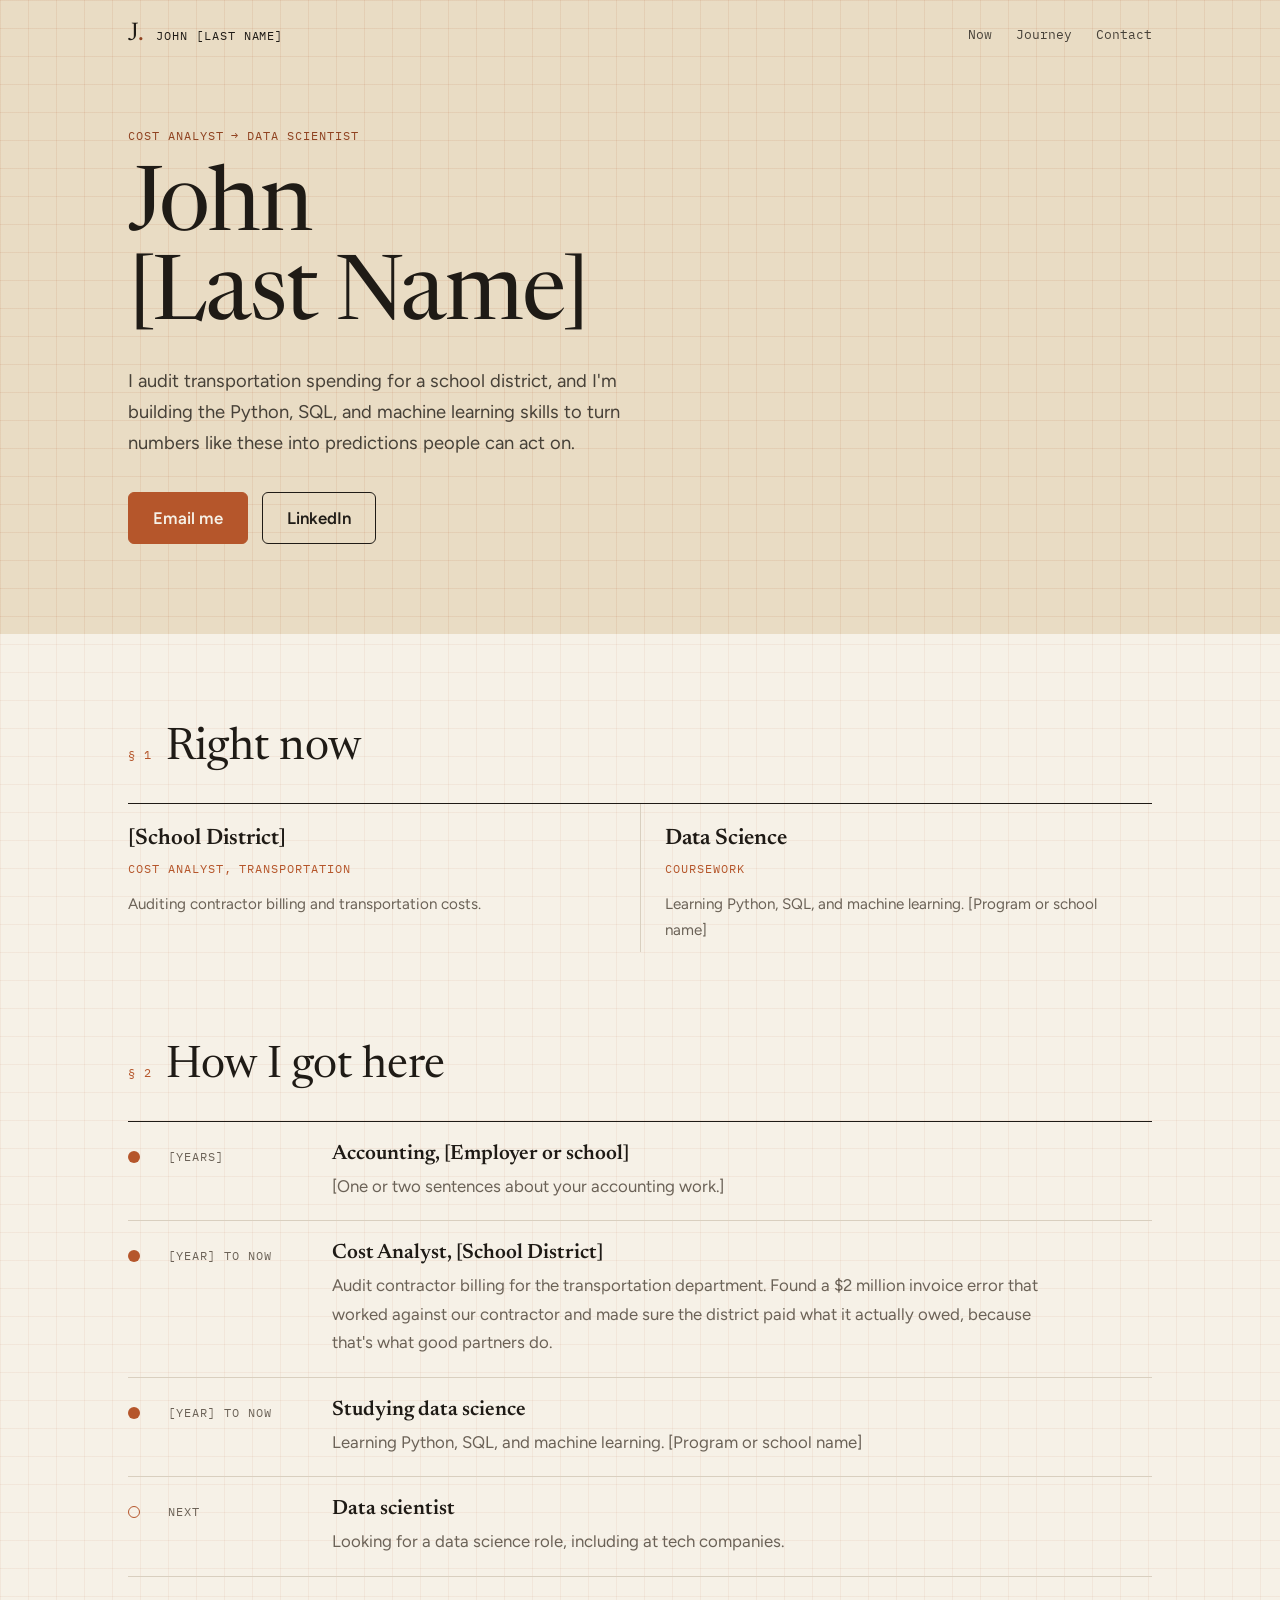
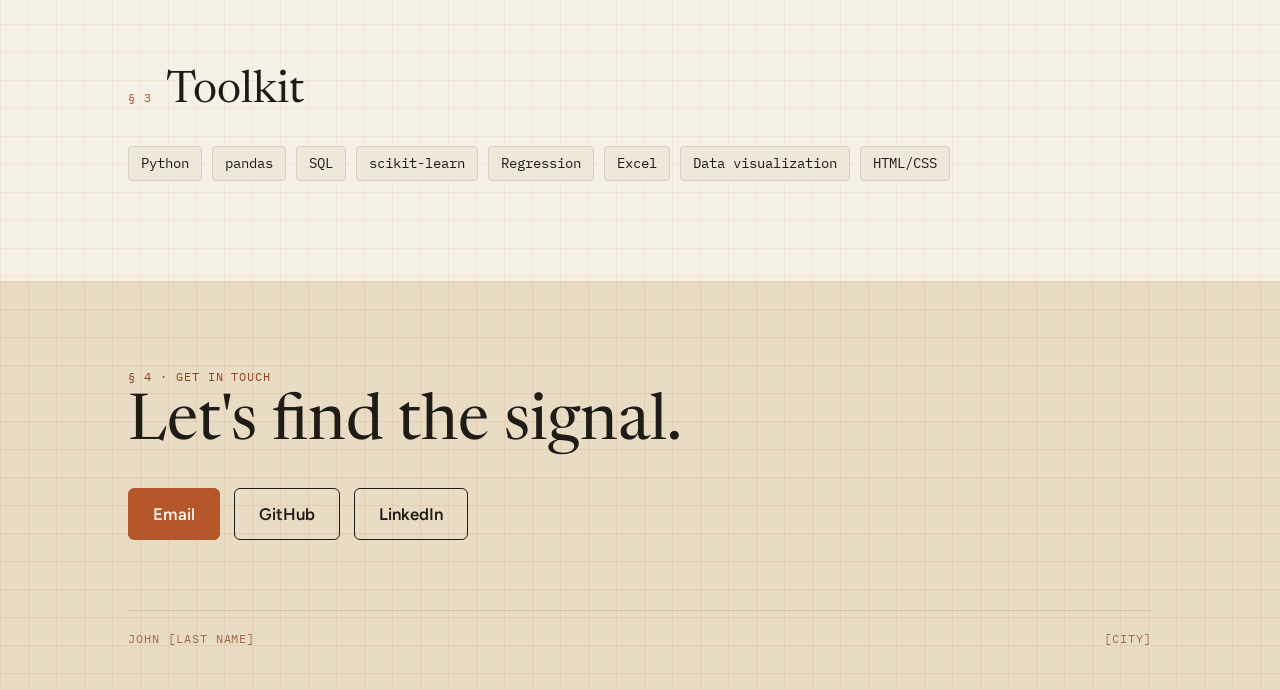
==== index.html @ ac39704d "first version of portfolio" ====
<!DOCTYPE html>
<html lang="en">
<head>
<meta charset="UTF-8">
<meta name="viewport" content="width=device-width, initial-scale=1.0">
<title>John [Last Name] | Data Portfolio</title>
<meta name="description" content="John [Last Name]. Cost analyst moving into data science: Python, SQL, and machine learning.">
<!-- Link preview: what shows when you paste your site link into LinkedIn or a text message -->
<meta property="og:title" content="John [Last Name] | Data Portfolio">
<meta property="og:description" content="Cost analyst moving into data science: Python, SQL, and machine learning.">
<meta property="og:type" content="website">
<meta property="og:url" content="https://arod-lab.github.io/">
<!-- Tab icon: a small "J." drawn right here, so no extra image file is needed -->
<link rel="icon" href="data:image/svg+xml,%3Csvg xmlns='http://www.w3.org/2000/svg' viewBox='0 0 64 64'%3E%3Crect width='64' height='64' rx='12' fill='%23e9dcc4'/%3E%3Ctext x='30' y='46' font-family='Georgia,serif' font-size='42' text-anchor='middle' fill='%231f1b16'%3EJ%3C/text%3E%3Ccircle cx='47' cy='43' r='4' fill='%23b5562b'/%3E%3C/svg%3E">
<link rel="preconnect" href="https://fonts.googleapis.com">
<link rel="preconnect" href="https://fonts.gstatic.com" crossorigin>
<link href="https://fonts.googleapis.com/css2?family=Newsreader:opsz,wght@6..72,400;6..72,600&family=Figtree:wght@400;500;600&family=IBM+Plex+Mono:wght@400;500&display=swap" rel="stylesheet">
<style>
  /* ===== Colors and fonts: change these to restyle the whole page ===== */
  :root {
    /* ===== Top and bottom bands: light warm sand ===== */
    --band: #e9dcc4;            /* band background */
    --band-text: #1f1b16;       /* text on the band */
    --band-accent: #8f4220;     /* small labels and photo frame on the band (darker rust so small text is easy to read) */
    --band-grid: rgba(181, 86, 43, 0.10); /* graph paper lines on the band */
    --band-btn: #b5562b;        /* main button on the band */
    --band-btn-text: #f6f1e7;   /* main button text */
    --band-photo: #d8c7a8;      /* photo placeholder */
    --band-rule: rgba(31, 27, 22, 0.15); /* thin line above the footer */
    --bg: #f6f1e7;        /* warm paper */
    --tint: #efe7d8;      /* shaded paper */
    --ink: #1f1b16;       /* text */
    --muted: #6b6257;     /* lighter text */
    --rule: #d9cfbf;      /* thin lines */
    --accent: #b5562b;    /* rust */
    --grid: rgba(181, 86, 43, 0.07);       /* graph paper lines on paper */
    --grid-size: 28px;                      /* size of each graph paper square */
    --serif: "Newsreader", Georgia, serif;
    --sans: "Figtree", system-ui, sans-serif;
    --mono: "IBM Plex Mono", ui-monospace, monospace;
  }
  * { box-sizing: border-box; margin: 0; padding: 0; }
  /* Smooth scrolling, but only for people who have not asked their device to reduce motion */
  @media (prefers-reduced-motion: no-preference) { html { scroll-behavior: smooth; } }
  /* Graph paper: two sets of thin lines (across and down) drawn with gradients */
  body {
    background-color: var(--bg);
    background-image:
      linear-gradient(var(--grid) 1px, transparent 1px),
      linear-gradient(90deg, var(--grid) 1px, transparent 1px);
    background-size: var(--grid-size) var(--grid-size);
    color: var(--ink); font-family: var(--sans); font-size: 1.05rem; line-height: 1.7;
  }
  a { color: inherit; }
  img { max-width: 100%; display: block; }
  .wrap { max-width: 1080px; margin: 0 auto; padding: 0 28px; }
  .skip { position: absolute; left: -999px; }
  .skip:focus { left: 16px; top: 16px; background: var(--bg); padding: 8px 12px; }
  .mono { font-family: var(--mono); font-size: 0.75rem; letter-spacing: 0.08em; text-transform: uppercase; }

  /* ===== Sand bands (top and bottom) ===== */
  /* The bands get the same graph paper as the page, in a slightly stronger rust */
  .top, .bottom {
    background-color: var(--band);
    background-image:
      linear-gradient(var(--band-grid) 1px, transparent 1px),
      linear-gradient(90deg, var(--band-grid) 1px, transparent 1px);
    background-size: var(--grid-size) var(--grid-size);
    color: var(--band-text);
  }
  header .wrap { display: flex; justify-content: space-between; align-items: center; height: 70px; }
  .me { display: flex; align-items: baseline; gap: 12px; text-decoration: none; }
  .logo { font-family: var(--serif); font-size: 1.6rem; line-height: 1; }
  .logo span { color: var(--band-accent); }
  nav { display: flex; gap: 24px; }
  nav a { text-decoration: none; font-family: var(--mono); font-size: 0.8rem; opacity: 0.8; }
  nav a:hover { opacity: 1; color: var(--band-accent); }

  .hero { display: grid; grid-template-columns: 1.4fr 1fr; gap: 56px; align-items: center; padding: 50px 28px 90px; }
  .hero .mono { color: var(--band-accent); }
  .hero h1 { font-family: var(--serif); font-weight: 400; font-size: clamp(3.2rem, 7.5vw, 5.6rem); line-height: 1; margin: 16px 0 22px; letter-spacing: -0.02em; }
  .hero p { opacity: 0.8; font-size: 1.15rem; max-width: 30em; }
  .buttons { display: flex; flex-wrap: wrap; gap: 14px; margin-top: 32px; }
  .btn { display: inline-block; padding: 11px 24px; border-radius: 6px; border: 1.5px solid currentColor; text-decoration: none; font-weight: 600; transition: background 0.15s, color 0.15s; }
  .btn.primary { background: var(--band-btn); border-color: var(--band-btn); color: var(--band-btn-text); }
  .btn:hover { background: var(--band-text); color: var(--band); border-color: var(--band-text); }

  /* ===== Hero photo with an offset rust frame ===== */
  .photo { position: relative; width: 100%; max-width: 320px; justify-self: center; isolation: isolate; }
  .photo::after { content: ""; position: absolute; inset: 14px -14px -14px 14px; border: 1.5px solid var(--band-accent); border-radius: 8px; z-index: -1; }
  .photo img, .photo .placeholder { width: 100%; aspect-ratio: 4 / 5; object-fit: cover; border: 1.5px solid var(--band-text); border-radius: 8px; }
  .photo .placeholder { background: var(--band-photo); display: grid; place-items: center; font-family: var(--mono); font-size: 0.8rem; opacity: 0.9; }

  /* ===== Sections on paper ===== */
  section { padding-top: 90px; scroll-margin-top: 20px; }
  .head { display: flex; align-items: baseline; gap: 14px; margin-bottom: 30px; }
  .head .mono { color: var(--accent); }
  h2 { font-family: var(--serif); font-weight: 400; font-size: clamp(2rem, 4vw, 2.8rem); line-height: 1.1; }

  /* "Right now": three columns split by thin rules, no boxes */
  /* One column per card, so adding or removing a card just works */
  .now { display: grid; grid-auto-flow: column; grid-auto-columns: 1fr; border-top: 1.5px solid var(--ink); }
  .now div { padding: 22px 24px 8px 0; }
  .now div + div { border-left: 1px solid var(--rule); padding-left: 24px; }
  .now h3 { font-family: var(--serif); font-weight: 600; font-size: 1.4rem; line-height: 1.2; }
  .now .mono { color: var(--accent); }
  .now p { color: var(--muted); font-size: 0.95rem; margin-top: 10px; }

  /* Journey as a list: a filled dot is done, an open dot is the goal */
  .legend { list-style: none; border-top: 1.5px solid var(--ink); }
  .legend li { display: grid; grid-template-columns: 26px 150px 1fr; gap: 14px; padding: 20px 0; border-bottom: 1px solid var(--rule); }
  .dot { width: 12px; height: 12px; border-radius: 50%; background: var(--accent); margin-top: 9px; }
  .dot.open { background: transparent; border: 1.5px solid var(--accent); }
  .dot.none { background: var(--rule); }
  .legend .mono { color: var(--muted); padding-top: 5px; }
  .legend h3 { font-family: var(--serif); font-weight: 600; font-size: 1.3rem; line-height: 1.25; }
  .legend p { color: var(--muted); max-width: 44em; margin-top: 4px; }

  /* ===== Projects as report figures ===== */
  figure { border: 1.5px solid var(--ink); background: var(--tint); }
  .shot { aspect-ratio: 16 / 7; width: 100%; object-fit: cover; }
  .shot.placeholder { display: grid; place-items: center; color: var(--muted); font-family: var(--mono); font-size: 0.8rem; }
  figcaption { border-top: 1.5px solid var(--ink); background: var(--bg); padding: 10px 14px; font-family: var(--mono); font-size: 0.8rem; color: var(--muted); }
  figcaption b { color: var(--accent); font-weight: 500; }
  .project { margin-bottom: 70px; }
  .project-title { display: flex; flex-wrap: wrap; justify-content: space-between; align-items: baseline; gap: 10px; margin: 26px 0 18px; }
  .project-title:first-child { margin-top: 0; } /* no extra gap when there is no screenshot above the title */
  .project h3 { font-family: var(--serif); font-weight: 600; font-size: 2.1rem; line-height: 1.1; }
  .project-title .mono { color: var(--muted); }
  /* Question, Approach, Result side by side */
  .qar { display: grid; grid-template-columns: repeat(3, 1fr); gap: 26px; }
  .qar > div { border-top: 1.5px solid var(--ink); padding-top: 12px; }
  .qar h4 { font-family: var(--mono); font-weight: 500; font-size: 0.72rem; letter-spacing: 0.08em; text-transform: uppercase; color: var(--accent); margin-bottom: 6px; }
  .qar p { color: var(--muted); font-size: 0.95rem; }
  .qar .result { border-top-color: var(--accent); border-top-width: 3px; background: var(--tint); padding: 12px 14px; }
  .qar .result p { color: var(--ink); }
  .project .buttons { margin-top: 24px; }
  .project .btn { padding: 8px 18px; font-size: 0.9rem; }
  .project .btn.primary { background: var(--accent); border-color: var(--accent); color: var(--bg); }
  .project .btn:not(.primary) { color: var(--ink); }
  .project .btn:hover { background: var(--ink); color: var(--bg); border-color: var(--ink); }

  /* Skills styled like bits of code */
  .skills { display: flex; flex-wrap: wrap; gap: 10px; }
  .skills code { font-family: var(--mono); font-size: 0.9rem; background: var(--tint); border: 1px solid var(--rule); border-radius: 4px; padding: 4px 12px; }

  /* ===== Sand contact band at the bottom ===== */
  .bottom { margin-top: 100px; padding: 80px 0 40px; }
  .bottom h2 { font-size: clamp(2.4rem, 6vw, 4rem); }
  .bottom .mono { color: var(--band-accent); }
  .bottom .buttons { margin-top: 28px; }
  .bottom footer { margin-top: 70px; padding-top: 18px; border-top: 1px solid var(--band-rule); display: flex; justify-content: space-between; opacity: 0.75; }

  /* ===== Phones and small screens ===== */
  @media (max-width: 820px) {
    nav { gap: 14px; }
    .me span { display: none; }
    .hero { grid-template-columns: 1fr; padding-bottom: 50px; }
    .photo { order: -1; max-width: 220px; justify-self: start; } /* photo moves above the name on phones */
    .now { grid-auto-flow: row; } /* cards stack on phones */
    .qar { grid-template-columns: 1fr; }
    .now div + div { border-left: 0; border-top: 1px solid var(--rule); padding-left: 0; }
    .legend li { grid-template-columns: 22px 1fr; }
    .legend li > div { grid-column: 2; }
    .bottom footer { flex-direction: column; gap: 4px; }
  }
</style>
</head>
<body>
<a class="skip" href="#main">Skip to content</a>

<!-- ===== SAND TOP BAND: header + hero ===== -->
<div class="top">
  <header>
    <div class="wrap">
      <a class="me" href="#main">
        <span class="logo">J<span>.</span></span>
        <span class="mono">John [Last Name]</span>
      </a>
      <nav>
        <a href="#now">Now</a>
        <a href="#journey">Journey</a>
        <!-- When you add a project, put this link back:  <a href="#projects">Projects</a>  -->
        <a href="#contact">Contact</a>
      </nav>
    </div>
  </header>

  <div class="wrap hero">
    <div>
      <span class="mono">Cost Analyst → Data Scientist</span>
      <h1>John<br>[Last Name]</h1>
      <p>I audit transportation spending for a school district, and I'm building the Python, SQL, and machine learning skills to turn numbers like these into predictions people can act on.</p>
      <div class="buttons">
        <a class="btn primary" href="mailto:you@example.com">Email me</a>
        <a class="btn" href="https://www.linkedin.com/in/your-profile">LinkedIn</a>
      </div>
    </div>

    <!-- PHOTO (hidden until you have one).
         To turn it on: put a file named headshot.jpg next to this file,
         then delete this whole comment and paste in these three lines:

    <div class="photo">
      <img src="headshot.jpg" alt="Photo of John [Last Name]">
    </div>
    -->
  </div>
</div>

<main id="main" class="wrap">

  <!-- ===== RIGHT NOW ===== -->
  <section id="now">
    <div class="head"><span class="mono">§ 1</span><h2>Right now</h2></div>
    <div class="now">
      <div><h3>[School District]</h3><span class="mono">Cost Analyst, Transportation</span><p>Auditing contractor billing and transportation costs.</p></div>
      <div><h3>Data Science</h3><span class="mono">Coursework</span><p>Learning Python, SQL, and machine learning. [Program or school name]</p></div>
    </div>
  </section>

  <!-- ===== JOURNEY ===== -->
  <section id="journey">
    <div class="head"><span class="mono">§ 2</span><h2>How I got here</h2></div>
    <!-- To add a stop, copy one whole <li> block. Use class "dot" for done, "dot open" for the goal. -->
    <ul class="legend">
      <li><span class="dot"></span><span class="mono">[Years]</span>
        <div><h3>Accounting, [Employer or school]</h3><p>[One or two sentences about your accounting work.]</p></div></li>
      <li><span class="dot"></span><span class="mono">[Year] to now</span>
        <div><h3>Cost Analyst, [School District]</h3><p>Audit contractor billing for the transportation department. Found a $2 million invoice error that worked against our contractor and made sure the district paid what it actually owed, because that's what good partners do.</p></div></li>
      <li><span class="dot"></span><span class="mono">[Year] to now</span>
        <div><h3>Studying data science</h3><p>Learning Python, SQL, and machine learning. [Program or school name]</p></div></li>
      <li><span class="dot open"></span><span class="mono">Next</span>
        <div><h3>Data scientist</h3><p>Looking for a data science role, including at tech companies.</p></div></li>
    </ul>
  </section>

  <!-- ===== PROJECTS (hidden until your first project is ready) =====
       To turn it on: delete the two comment lines (this one and the "end" line below),
       fill in the brackets, put the Projects link back in the menu at the top,
       and renumber the § labels so they go in order.

  <section id="projects">
    <div class="head"><span class="mono">§ 3</span><h2>Projects</h2></div>
    <article class="project">
      <figure>
        <img class="shot" src="[screenshot.png]" alt="[What the screenshot shows]">
        <figcaption><b>Fig. 1</b> &nbsp;[Project name], [what the screenshot shows]</figcaption>
      </figure>
      <div class="project-title">
        <h3>[Project name]</h3>
        <span class="mono">[Tools, like Python · pandas · SQL]</span>
      </div>
      <div class="qar">
        <div><h4>Question</h4><p>[What were you trying to find out?]</p></div>
        <div><h4>Approach</h4><p>[What data and methods did you use?]</p></div>
        <div class="result"><h4>Result</h4><p>[What did you find?]</p></div>
      </div>
      <div class="buttons">
        <a class="btn primary" href="[link to report or demo]">See the work</a>
        <a class="btn" href="[link to GitHub repo]">Code</a>
      </div>
    </article>
  </section>

  ===== end of hidden PROJECTS section ===== -->

  <!-- ===== SKILLS: keep only the ones you could talk about in an interview ===== -->
  <section id="skills">
    <div class="head"><span class="mono">§ 3</span><h2>Toolkit</h2></div>
    <div class="skills">
      <code>Python</code><code>pandas</code><code>SQL</code><code>scikit-learn</code><code>Regression</code><code>Excel</code><code>Data visualization</code><code>HTML/CSS</code>
    </div>
  </section>
</main>

<!-- ===== SAND BOTTOM BAND: contact ===== -->
<div class="bottom" id="contact">
  <div class="wrap">
    <span class="mono">§ 4 · Get in touch</span>
    <h2>Let's find the signal.</h2>
    <div class="buttons">
      <a class="btn primary" href="mailto:you@example.com">Email</a>
      <a class="btn" href="https://github.com/arod-lab">GitHub</a>
      <a class="btn" href="https://www.linkedin.com/in/your-profile">LinkedIn</a>
      <!-- RESUME (hidden until you have one). Put resume.pdf next to this file, then delete
           this comment and paste in:  <a class="btn" href="resume.pdf">Resume</a>  -->
    </div>
    <footer class="mono"><span>John [Last Name]</span><span>[City]</span></footer>
  </div>
</div>
</body>
</html>
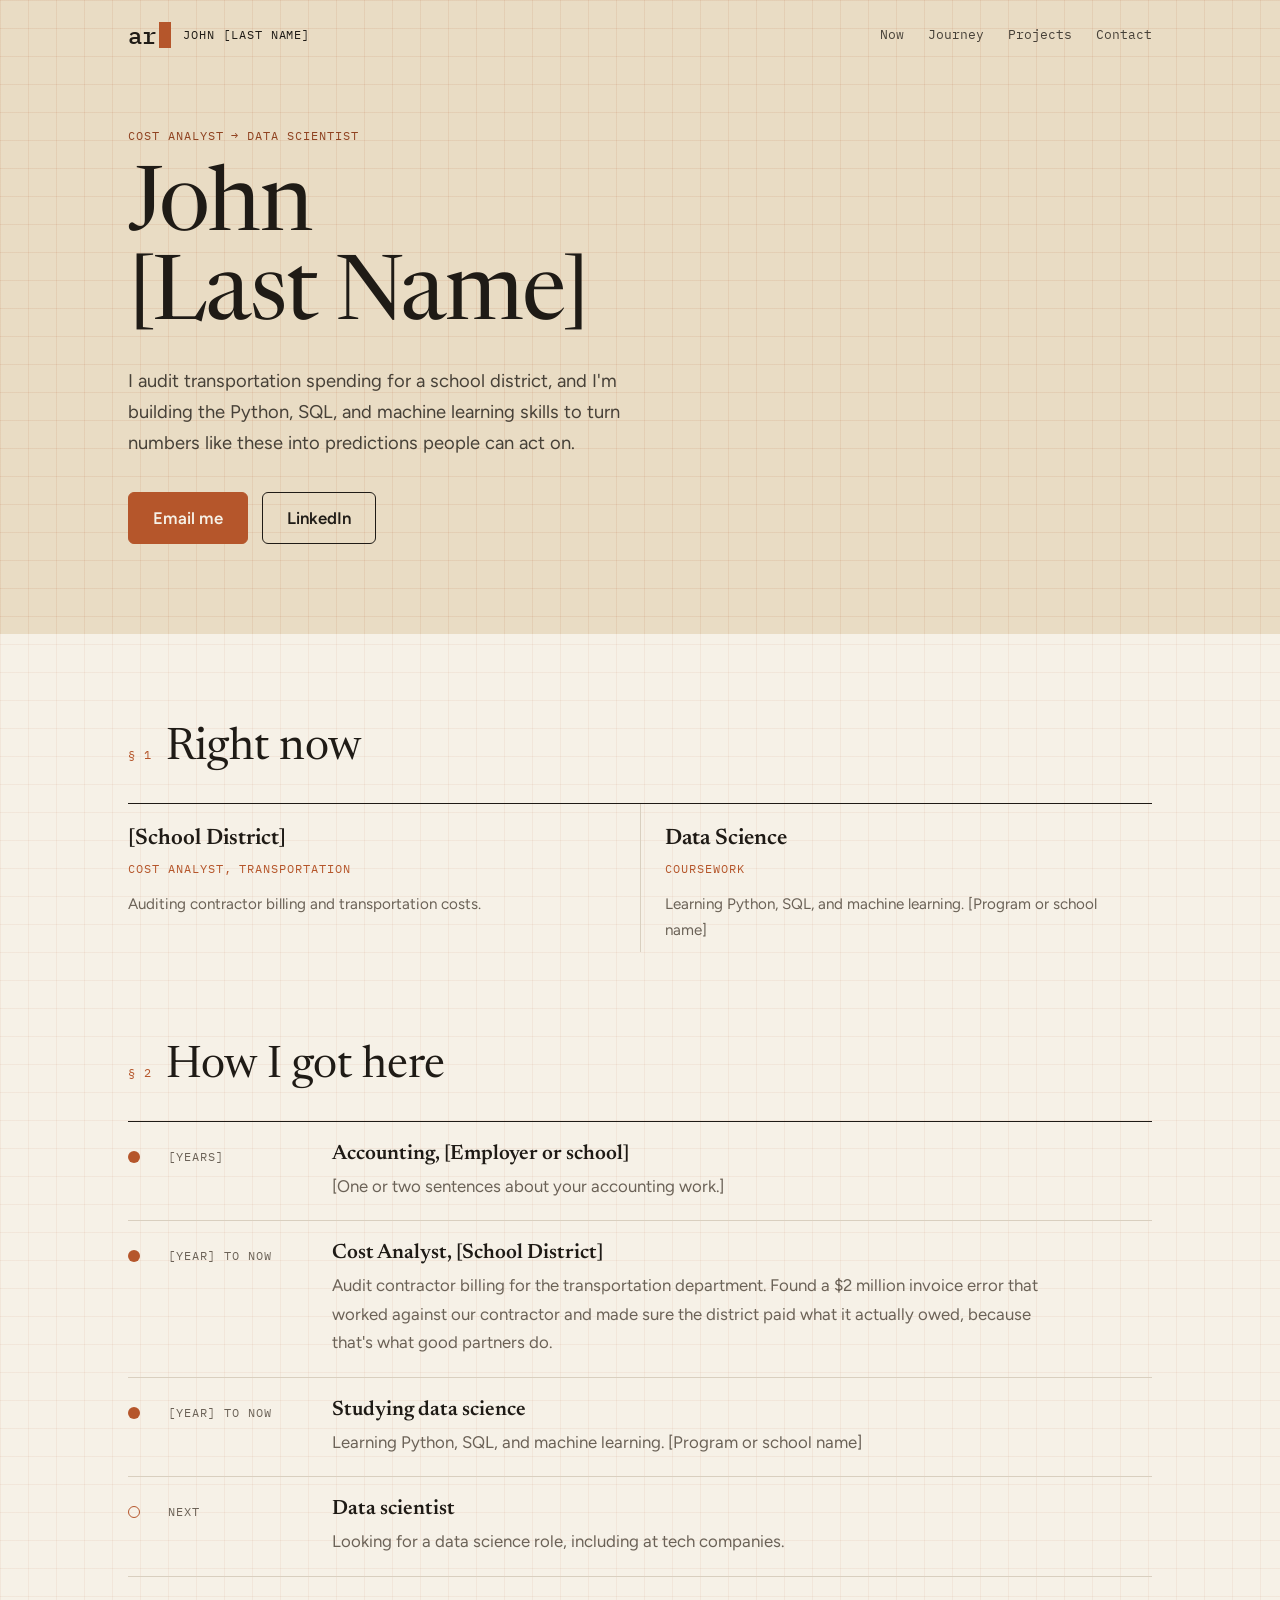
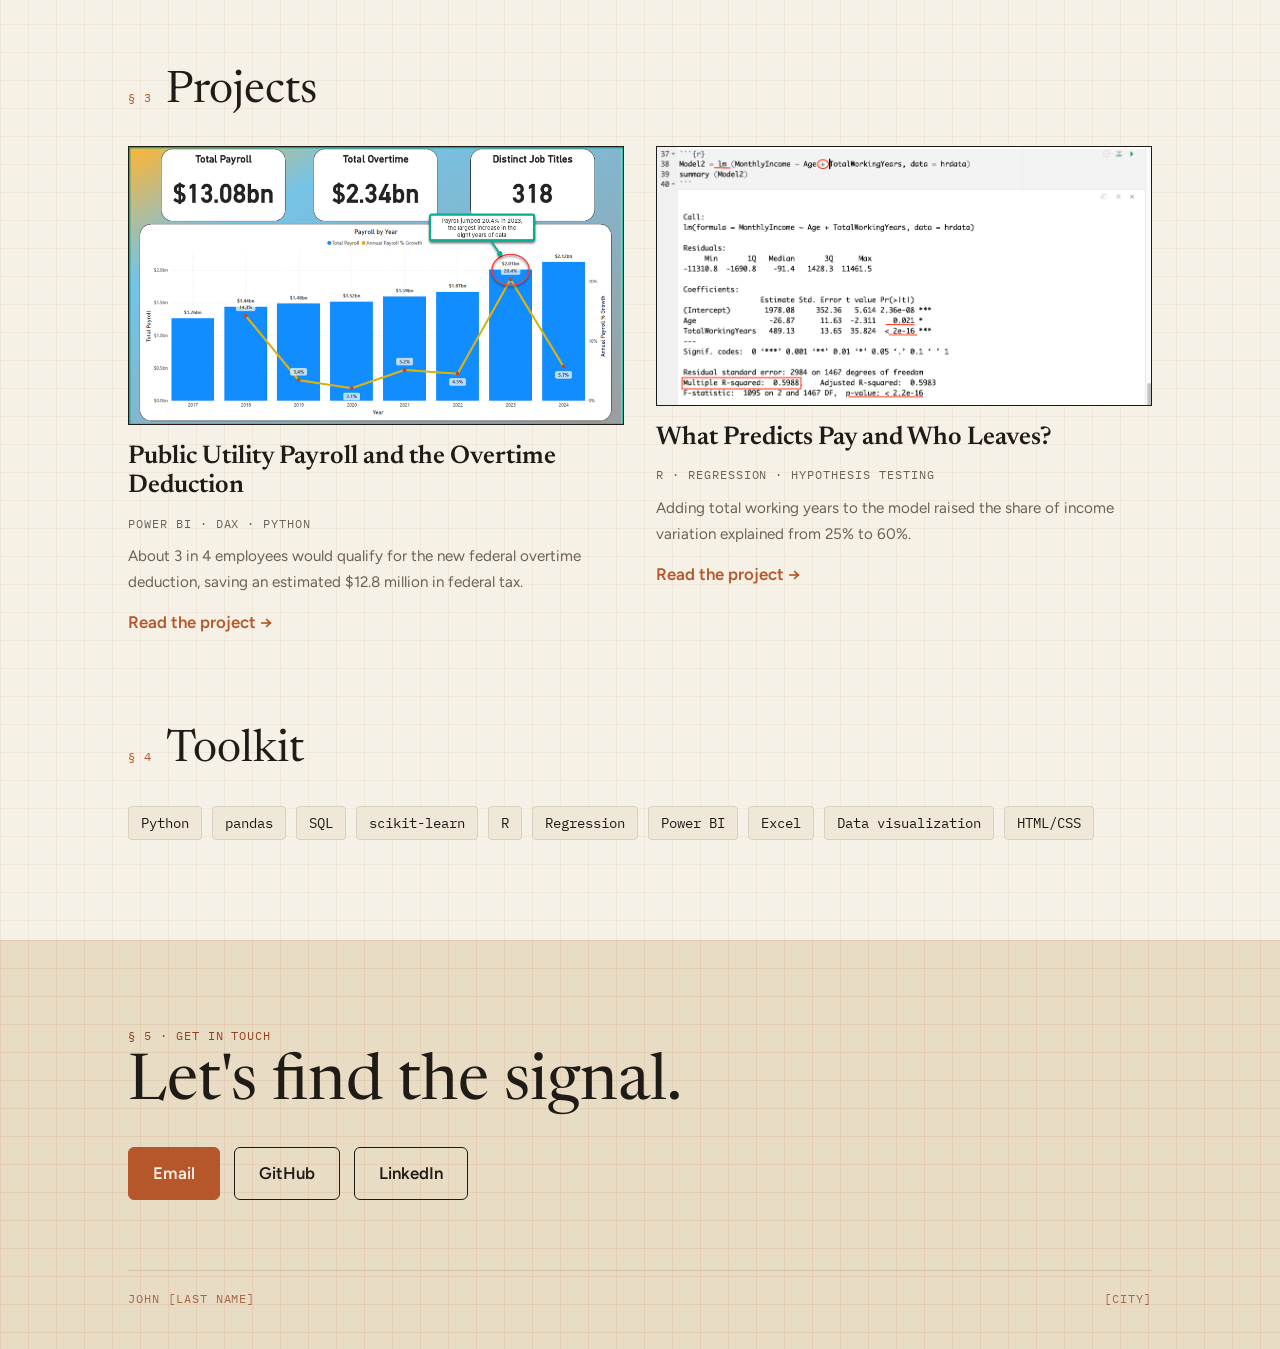
==== commit 43357c3b: "give each project its own page" ====
--- a/index.html
+++ b/index.html
@@ -10,181 +10,35 @@
 <meta property="og:description" content="Cost analyst moving into data science: Python, SQL, and machine learning.">
 <meta property="og:type" content="website">
 <meta property="og:url" content="https://arod-lab.github.io/">
-<!-- Tab icon: a small "J." drawn right here, so no extra image file is needed -->
-<link rel="icon" href="data:image/svg+xml,%3Csvg xmlns='http://www.w3.org/2000/svg' viewBox='0 0 64 64'%3E%3Crect width='64' height='64' rx='12' fill='%23e9dcc4'/%3E%3Ctext x='30' y='46' font-family='Georgia,serif' font-size='42' text-anchor='middle' fill='%231f1b16'%3EJ%3C/text%3E%3Ccircle cx='47' cy='43' r='4' fill='%23b5562b'/%3E%3C/svg%3E">
+<!-- Tab icon: "ar" with a rust cursor, the same as the logo, drawn right here so no image file is needed -->
+<link rel="icon" href="data:image/svg+xml,%3Csvg xmlns='http://www.w3.org/2000/svg' viewBox='0 0 64 64'%3E%3Crect width='64' height='64' rx='12' fill='%23e9dcc4'/%3E%3Ctext x='26' y='44' font-family='ui-monospace,Menlo,monospace' font-weight='700' font-size='30' text-anchor='middle' fill='%231f1b16'%3Ear%3C/text%3E%3Crect x='46' y='20' width='10' height='26' fill='%23b5562b'/%3E%3C/svg%3E">
 <link rel="preconnect" href="https://fonts.googleapis.com">
 <link rel="preconnect" href="https://fonts.gstatic.com" crossorigin>
 <link href="https://fonts.googleapis.com/css2?family=Newsreader:opsz,wght@6..72,400;6..72,600&family=Figtree:wght@400;500;600&family=IBM+Plex+Mono:wght@400;500&display=swap" rel="stylesheet">
-<style>
-  /* ===== Colors and fonts: change these to restyle the whole page ===== */
-  :root {
-    /* ===== Top and bottom bands: light warm sand ===== */
-    --band: #e9dcc4;            /* band background */
-    --band-text: #1f1b16;       /* text on the band */
-    --band-accent: #8f4220;     /* small labels and photo frame on the band (darker rust so small text is easy to read) */
-    --band-grid: rgba(181, 86, 43, 0.10); /* graph paper lines on the band */
-    --band-btn: #b5562b;        /* main button on the band */
-    --band-btn-text: #f6f1e7;   /* main button text */
-    --band-photo: #d8c7a8;      /* photo placeholder */
-    --band-rule: rgba(31, 27, 22, 0.15); /* thin line above the footer */
-    --bg: #f6f1e7;        /* warm paper */
-    --tint: #efe7d8;      /* shaded paper */
-    --ink: #1f1b16;       /* text */
-    --muted: #6b6257;     /* lighter text */
-    --rule: #d9cfbf;      /* thin lines */
-    --accent: #b5562b;    /* rust */
-    --grid: rgba(181, 86, 43, 0.07);       /* graph paper lines on paper */
-    --grid-size: 28px;                      /* size of each graph paper square */
-    --serif: "Newsreader", Georgia, serif;
-    --sans: "Figtree", system-ui, sans-serif;
-    --mono: "IBM Plex Mono", ui-monospace, monospace;
-  }
-  * { box-sizing: border-box; margin: 0; padding: 0; }
-  /* Smooth scrolling, but only for people who have not asked their device to reduce motion */
-  @media (prefers-reduced-motion: no-preference) { html { scroll-behavior: smooth; } }
-  /* Graph paper: two sets of thin lines (across and down) drawn with gradients */
-  body {
-    background-color: var(--bg);
-    background-image:
-      linear-gradient(var(--grid) 1px, transparent 1px),
-      linear-gradient(90deg, var(--grid) 1px, transparent 1px);
-    background-size: var(--grid-size) var(--grid-size);
-    color: var(--ink); font-family: var(--sans); font-size: 1.05rem; line-height: 1.7;
-  }
-  a { color: inherit; }
-  img { max-width: 100%; display: block; }
-  .wrap { max-width: 1080px; margin: 0 auto; padding: 0 28px; }
-  .skip { position: absolute; left: -999px; }
-  .skip:focus { left: 16px; top: 16px; background: var(--bg); padding: 8px 12px; }
-  .mono { font-family: var(--mono); font-size: 0.75rem; letter-spacing: 0.08em; text-transform: uppercase; }
-
-  /* ===== Sand bands (top and bottom) ===== */
-  /* The bands get the same graph paper as the page, in a slightly stronger rust */
-  .top, .bottom {
-    background-color: var(--band);
-    background-image:
-      linear-gradient(var(--band-grid) 1px, transparent 1px),
-      linear-gradient(90deg, var(--band-grid) 1px, transparent 1px);
-    background-size: var(--grid-size) var(--grid-size);
-    color: var(--band-text);
-  }
-  header .wrap { display: flex; justify-content: space-between; align-items: center; height: 70px; }
-  .me { display: flex; align-items: baseline; gap: 12px; text-decoration: none; }
-  .logo { font-family: var(--serif); font-size: 1.6rem; line-height: 1; }
-  .logo span { color: var(--band-accent); }
-  nav { display: flex; gap: 24px; }
-  nav a { text-decoration: none; font-family: var(--mono); font-size: 0.8rem; opacity: 0.8; }
-  nav a:hover { opacity: 1; color: var(--band-accent); }
-
-  .hero { display: grid; grid-template-columns: 1.4fr 1fr; gap: 56px; align-items: center; padding: 50px 28px 90px; }
-  .hero .mono { color: var(--band-accent); }
-  .hero h1 { font-family: var(--serif); font-weight: 400; font-size: clamp(3.2rem, 7.5vw, 5.6rem); line-height: 1; margin: 16px 0 22px; letter-spacing: -0.02em; }
-  .hero p { opacity: 0.8; font-size: 1.15rem; max-width: 30em; }
-  .buttons { display: flex; flex-wrap: wrap; gap: 14px; margin-top: 32px; }
-  .btn { display: inline-block; padding: 11px 24px; border-radius: 6px; border: 1.5px solid currentColor; text-decoration: none; font-weight: 600; transition: background 0.15s, color 0.15s; }
-  .btn.primary { background: var(--band-btn); border-color: var(--band-btn); color: var(--band-btn-text); }
-  .btn:hover { background: var(--band-text); color: var(--band); border-color: var(--band-text); }
-
-  /* ===== Hero photo with an offset rust frame ===== */
-  .photo { position: relative; width: 100%; max-width: 320px; justify-self: center; isolation: isolate; }
-  .photo::after { content: ""; position: absolute; inset: 14px -14px -14px 14px; border: 1.5px solid var(--band-accent); border-radius: 8px; z-index: -1; }
-  .photo img, .photo .placeholder { width: 100%; aspect-ratio: 4 / 5; object-fit: cover; border: 1.5px solid var(--band-text); border-radius: 8px; }
-  .photo .placeholder { background: var(--band-photo); display: grid; place-items: center; font-family: var(--mono); font-size: 0.8rem; opacity: 0.9; }
-
-  /* ===== Sections on paper ===== */
-  section { padding-top: 90px; scroll-margin-top: 20px; }
-  .head { display: flex; align-items: baseline; gap: 14px; margin-bottom: 30px; }
-  .head .mono { color: var(--accent); }
-  h2 { font-family: var(--serif); font-weight: 400; font-size: clamp(2rem, 4vw, 2.8rem); line-height: 1.1; }
-
-  /* "Right now": three columns split by thin rules, no boxes */
-  /* One column per card, so adding or removing a card just works */
-  .now { display: grid; grid-auto-flow: column; grid-auto-columns: 1fr; border-top: 1.5px solid var(--ink); }
-  .now div { padding: 22px 24px 8px 0; }
-  .now div + div { border-left: 1px solid var(--rule); padding-left: 24px; }
-  .now h3 { font-family: var(--serif); font-weight: 600; font-size: 1.4rem; line-height: 1.2; }
-  .now .mono { color: var(--accent); }
-  .now p { color: var(--muted); font-size: 0.95rem; margin-top: 10px; }
-
-  /* Journey as a list: a filled dot is done, an open dot is the goal */
-  .legend { list-style: none; border-top: 1.5px solid var(--ink); }
-  .legend li { display: grid; grid-template-columns: 26px 150px 1fr; gap: 14px; padding: 20px 0; border-bottom: 1px solid var(--rule); }
-  .dot { width: 12px; height: 12px; border-radius: 50%; background: var(--accent); margin-top: 9px; }
-  .dot.open { background: transparent; border: 1.5px solid var(--accent); }
-  .dot.none { background: var(--rule); }
-  .legend .mono { color: var(--muted); padding-top: 5px; }
-  .legend h3 { font-family: var(--serif); font-weight: 600; font-size: 1.3rem; line-height: 1.25; }
-  .legend p { color: var(--muted); max-width: 44em; margin-top: 4px; }
-
-  /* ===== Projects as report figures ===== */
-  figure { border: 1.5px solid var(--ink); background: var(--tint); }
-  .shot { aspect-ratio: 16 / 7; width: 100%; object-fit: cover; }
-  .shot.placeholder { display: grid; place-items: center; color: var(--muted); font-family: var(--mono); font-size: 0.8rem; }
-  figcaption { border-top: 1.5px solid var(--ink); background: var(--bg); padding: 10px 14px; font-family: var(--mono); font-size: 0.8rem; color: var(--muted); }
-  figcaption b { color: var(--accent); font-weight: 500; }
-  .project { margin-bottom: 70px; }
-  .project-title { display: flex; flex-wrap: wrap; justify-content: space-between; align-items: baseline; gap: 10px; margin: 26px 0 18px; }
-  .project-title:first-child { margin-top: 0; } /* no extra gap when there is no screenshot above the title */
-  .project h3 { font-family: var(--serif); font-weight: 600; font-size: 2.1rem; line-height: 1.1; }
-  .project-title .mono { color: var(--muted); }
-  /* Question, Approach, Result side by side */
-  .qar { display: grid; grid-template-columns: repeat(3, 1fr); gap: 26px; }
-  .qar > div { border-top: 1.5px solid var(--ink); padding-top: 12px; }
-  .qar h4 { font-family: var(--mono); font-weight: 500; font-size: 0.72rem; letter-spacing: 0.08em; text-transform: uppercase; color: var(--accent); margin-bottom: 6px; }
-  .qar p { color: var(--muted); font-size: 0.95rem; }
-  .qar .result { border-top-color: var(--accent); border-top-width: 3px; background: var(--tint); padding: 12px 14px; }
-  .qar .result p { color: var(--ink); }
-  .project .buttons { margin-top: 24px; }
-  .project .btn { padding: 8px 18px; font-size: 0.9rem; }
-  .project .btn.primary { background: var(--accent); border-color: var(--accent); color: var(--bg); }
-  .project .btn:not(.primary) { color: var(--ink); }
-  .project .btn:hover { background: var(--ink); color: var(--bg); border-color: var(--ink); }
-
-  /* Skills styled like bits of code */
-  .skills { display: flex; flex-wrap: wrap; gap: 10px; }
-  .skills code { font-family: var(--mono); font-size: 0.9rem; background: var(--tint); border: 1px solid var(--rule); border-radius: 4px; padding: 4px 12px; }
-
-  /* ===== Sand contact band at the bottom ===== */
-  .bottom { margin-top: 100px; padding: 80px 0 40px; }
-  .bottom h2 { font-size: clamp(2.4rem, 6vw, 4rem); }
-  .bottom .mono { color: var(--band-accent); }
-  .bottom .buttons { margin-top: 28px; }
-  .bottom footer { margin-top: 70px; padding-top: 18px; border-top: 1px solid var(--band-rule); display: flex; justify-content: space-between; opacity: 0.75; }
-
-  /* ===== Phones and small screens ===== */
-  @media (max-width: 820px) {
-    nav { gap: 14px; }
-    .me span { display: none; }
-    .hero { grid-template-columns: 1fr; padding-bottom: 50px; }
-    .photo { order: -1; max-width: 220px; justify-self: start; } /* photo moves above the name on phones */
-    .now { grid-auto-flow: row; } /* cards stack on phones */
-    .qar { grid-template-columns: 1fr; }
-    .now div + div { border-left: 0; border-top: 1px solid var(--rule); padding-left: 0; }
-    .legend li { grid-template-columns: 22px 1fr; }
-    .legend li > div { grid-column: 2; }
-    .bottom footer { flex-direction: column; gap: 4px; }
-  }
-</style>
+<!-- All the colors, fonts and layout live in style.css, shared by every page -->
+<link rel="stylesheet" href="style.css">
 </head>
 <body>
 <a class="skip" href="#main">Skip to content</a>
 
-<!-- ===== SAND TOP BAND: header + hero ===== -->
+<!-- ===== HEADER: stays at the top of the screen while you scroll ===== -->
+<header>
+  <div class="wrap">
+    <a class="me" href="#main">
+      <span class="logo" aria-label="ar">ar<span class="cursor"></span></span>
+      <span class="mono">John [Last Name]</span>
+    </a>
+    <nav>
+      <a href="#now">Now</a>
+      <a href="#journey">Journey</a>
+      <a href="#projects">Projects</a>
+      <a href="#contact">Contact</a>
+    </nav>
+  </div>
+</header>
+
+<!-- ===== SAND TOP BAND: hero ===== -->
 <div class="top">
-  <header>
-    <div class="wrap">
-      <a class="me" href="#main">
-        <span class="logo">J<span>.</span></span>
-        <span class="mono">John [Last Name]</span>
-      </a>
-      <nav>
-        <a href="#now">Now</a>
-        <a href="#journey">Journey</a>
-        <!-- When you add a project, put this link back:  <a href="#projects">Projects</a>  -->
-        <a href="#contact">Contact</a>
-      </nav>
-    </div>
-  </header>
 
   <div class="wrap hero">
     <div>
@@ -235,41 +89,44 @@
     </ul>
   </section>
 
-  <!-- ===== PROJECTS (hidden until your first project is ready) =====
-       To turn it on: delete the two comment lines (this one and the "end" line below),
-       fill in the brackets, put the Projects link back in the menu at the top,
-       and renumber the § labels so they go in order.
-
+  <!-- ===== PROJECTS =====
+       Each card links to that project's own page (ladwp-payroll.html, hr-attrition.html).
+       To add a project: make a copy of one project page, change its content,
+       then copy one whole <a class="card"> block here and point it at the new page. -->
   <section id="projects">
     <div class="head"><span class="mono">§ 3</span><h2>Projects</h2></div>
-    <article class="project">
-      <figure>
-        <img class="shot" src="[screenshot.png]" alt="[What the screenshot shows]">
-        <figcaption><b>Fig. 1</b> &nbsp;[Project name], [what the screenshot shows]</figcaption>
-      </figure>
-      <div class="project-title">
-        <h3>[Project name]</h3>
-        <span class="mono">[Tools, like Python · pandas · SQL]</span>
-      </div>
-      <div class="qar">
-        <div><h4>Question</h4><p>[What were you trying to find out?]</p></div>
-        <div><h4>Approach</h4><p>[What data and methods did you use?]</p></div>
-        <div class="result"><h4>Result</h4><p>[What did you find?]</p></div>
-      </div>
-      <div class="buttons">
-        <a class="btn primary" href="[link to report or demo]">See the work</a>
-        <a class="btn" href="[link to GitHub repo]">Code</a>
-      </div>
-    </article>
+    <div class="cards">
+
+      <!-- Card 1: LADWP payroll -->
+      <a class="card" href="ladwp-payroll.html">
+        <figure>
+          <img class="shot" src="images/ladwp-payroll-by-year.png" alt="Power BI dashboard of total payroll by year from 2017 to 2024, with a 20.4 percent jump in 2023">
+        </figure>
+        <h3>Public Utility Payroll and the Overtime Deduction</h3>
+        <span class="mono">Power BI · DAX · Python</span>
+        <p>About 3 in 4 employees would qualify for the new federal overtime deduction, saving an estimated $12.8 million in federal tax.</p>
+        <span class="go">Read the project →</span>
+      </a>
+
+      <!-- Card 2: HR attrition -->
+      <a class="card" href="hr-attrition.html">
+        <figure>
+          <img class="shot" src="images/hr-regression.png" alt="R output of a linear regression predicting monthly income from age and total working years">
+        </figure>
+        <h3>What Predicts Pay and Who Leaves?</h3>
+        <span class="mono">R · Regression · Hypothesis testing</span>
+        <p>Adding total working years to the model raised the share of income variation explained from 25% to 60%.</p>
+        <span class="go">Read the project →</span>
+      </a>
+
+    </div>
   </section>
-
-  ===== end of hidden PROJECTS section ===== -->
 
   <!-- ===== SKILLS: keep only the ones you could talk about in an interview ===== -->
   <section id="skills">
-    <div class="head"><span class="mono">§ 3</span><h2>Toolkit</h2></div>
+    <div class="head"><span class="mono">§ 4</span><h2>Toolkit</h2></div>
     <div class="skills">
-      <code>Python</code><code>pandas</code><code>SQL</code><code>scikit-learn</code><code>Regression</code><code>Excel</code><code>Data visualization</code><code>HTML/CSS</code>
+      <code>Python</code><code>pandas</code><code>SQL</code><code>scikit-learn</code><code>R</code><code>Regression</code><code>Power BI</code><code>Excel</code><code>Data visualization</code><code>HTML/CSS</code>
     </div>
   </section>
 </main>
@@ -277,7 +134,7 @@
 <!-- ===== SAND BOTTOM BAND: contact ===== -->
 <div class="bottom" id="contact">
   <div class="wrap">
-    <span class="mono">§ 4 · Get in touch</span>
+    <span class="mono">§ 5 · Get in touch</span>
     <h2>Let's find the signal.</h2>
     <div class="buttons">
       <a class="btn primary" href="mailto:you@example.com">Email</a>
--- a/style.css
+++ b/style.css
@@ -0,0 +1,187 @@
+/* ==========================================================
+   style.css: the look of every page on the site.
+   index.html and each project page all load this one file,
+   so a change here shows up everywhere.
+   ========================================================== */
+
+/* ===== Colors and fonts: change these to restyle the whole page ===== */
+:root {
+  /* ===== Top and bottom bands: light warm sand ===== */
+  --band: #e9dcc4;            /* band background */
+  --band-text: #1f1b16;       /* text on the band */
+  --band-accent: #8f4220;     /* small labels and photo frame on the band (darker rust so small text is easy to read) */
+  --band-grid: rgba(181, 86, 43, 0.10); /* graph paper lines on the band */
+  --band-btn: #b5562b;        /* main button on the band */
+  --band-btn-text: #f6f1e7;   /* main button text */
+  --band-photo: #d8c7a8;      /* photo placeholder */
+  --band-rule: rgba(31, 27, 22, 0.15); /* thin line above the footer */
+  --bg: #f6f1e7;        /* warm paper */
+  --tint: #efe7d8;      /* shaded paper */
+  --ink: #1f1b16;       /* text */
+  --muted: #6b6257;     /* lighter text */
+  --rule: #d9cfbf;      /* thin lines */
+  --accent: #b5562b;    /* rust */
+  --grid: rgba(181, 86, 43, 0.07);       /* graph paper lines on paper */
+  --grid-size: 28px;                      /* size of each graph paper square */
+  --serif: "Newsreader", Georgia, serif;
+  --sans: "Figtree", system-ui, sans-serif;
+  --mono: "IBM Plex Mono", ui-monospace, monospace;
+}
+* { box-sizing: border-box; margin: 0; padding: 0; }
+/* Smooth scrolling, but only for people who have not asked their device to reduce motion */
+@media (prefers-reduced-motion: no-preference) { html { scroll-behavior: smooth; } }
+/* Graph paper: two sets of thin lines (across and down) drawn with gradients */
+body {
+  background-color: var(--bg);
+  background-image:
+    linear-gradient(var(--grid) 1px, transparent 1px),
+    linear-gradient(90deg, var(--grid) 1px, transparent 1px);
+  background-size: var(--grid-size) var(--grid-size);
+  color: var(--ink); font-family: var(--sans); font-size: 1.05rem; line-height: 1.7;
+}
+a { color: inherit; }
+img { max-width: 100%; display: block; }
+.wrap { max-width: 1080px; margin: 0 auto; padding: 0 28px; }
+.skip { position: absolute; left: -999px; }
+.skip:focus { left: 16px; top: 16px; background: var(--bg); padding: 8px 12px; }
+.mono { font-family: var(--mono); font-size: 0.75rem; letter-spacing: 0.08em; text-transform: uppercase; }
+
+/* ===== Sand bands (top and bottom) ===== */
+/* The bands get the same graph paper as the page, in a slightly stronger rust */
+.top, .bottom, header {
+  background-color: var(--band);
+  background-image:
+    linear-gradient(var(--band-grid) 1px, transparent 1px),
+    linear-gradient(90deg, var(--band-grid) 1px, transparent 1px);
+  background-size: var(--grid-size) var(--grid-size);
+  color: var(--band-text);
+}
+/* The header sticks to the top of the screen while you scroll */
+header { position: sticky; top: 0; z-index: 10; }
+/* Shifts the band's graph paper so its lines continue neatly below the 70px header */
+.top { background-position: 0 14px; }
+header .wrap { display: flex; justify-content: space-between; align-items: center; height: 70px; }
+.me { display: flex; align-items: center; gap: 12px; text-decoration: none; }
+/* Logo: "ar" typed in code font, followed by a rust cursor block */
+.logo { font-family: var(--mono); font-weight: 500; font-size: 1.5rem; line-height: 1; display: flex; align-items: center; }
+.cursor { display: inline-block; width: 0.5em; height: 1.05em; background: var(--accent); margin-left: 3px; }
+/* The cursor blinks, unless the visitor has asked their device to reduce motion */
+@media (prefers-reduced-motion: no-preference) {
+  .cursor { animation: blink 1.1s steps(1) infinite; }
+  @keyframes blink { 50% { opacity: 0; } }
+}
+nav { display: flex; gap: 24px; }
+nav a { text-decoration: none; font-family: var(--mono); font-size: 0.8rem; opacity: 0.8; }
+nav a:hover { opacity: 1; color: var(--band-accent); }
+
+.hero { display: grid; grid-template-columns: 1.4fr 1fr; gap: 56px; align-items: center; padding: 50px 28px 90px; }
+.hero .mono { color: var(--band-accent); }
+.hero h1 { font-family: var(--serif); font-weight: 400; font-size: clamp(3.2rem, 7.5vw, 5.6rem); line-height: 1; margin: 16px 0 22px; letter-spacing: -0.02em; }
+.hero p { opacity: 0.8; font-size: 1.15rem; max-width: 30em; }
+.buttons { display: flex; flex-wrap: wrap; gap: 14px; margin-top: 32px; }
+.btn { display: inline-block; padding: 11px 24px; border-radius: 6px; border: 1.5px solid currentColor; text-decoration: none; font-weight: 600; transition: background 0.15s, color 0.15s; }
+.btn.primary { background: var(--band-btn); border-color: var(--band-btn); color: var(--band-btn-text); }
+.btn:hover { background: var(--band-text); color: var(--band); border-color: var(--band-text); }
+
+/* ===== Hero photo with an offset rust frame ===== */
+.photo { position: relative; width: 100%; max-width: 320px; justify-self: center; isolation: isolate; }
+.photo::after { content: ""; position: absolute; inset: 14px -14px -14px 14px; border: 1.5px solid var(--band-accent); border-radius: 8px; z-index: -1; }
+.photo img, .photo .placeholder { width: 100%; aspect-ratio: 4 / 5; object-fit: cover; border: 1.5px solid var(--band-text); border-radius: 8px; }
+.photo .placeholder { background: var(--band-photo); display: grid; place-items: center; font-family: var(--mono); font-size: 0.8rem; opacity: 0.9; }
+
+/* ===== Sections on paper ===== */
+section { padding-top: 90px; scroll-margin-top: 20px; }
+.head { display: flex; align-items: baseline; gap: 14px; margin-bottom: 30px; }
+.head .mono { color: var(--accent); }
+h2 { font-family: var(--serif); font-weight: 400; font-size: clamp(2rem, 4vw, 2.8rem); line-height: 1.1; }
+
+/* "Right now": three columns split by thin rules, no boxes */
+/* One column per card, so adding or removing a card just works */
+.now { display: grid; grid-auto-flow: column; grid-auto-columns: 1fr; border-top: 1.5px solid var(--ink); }
+.now div { padding: 22px 24px 8px 0; }
+.now div + div { border-left: 1px solid var(--rule); padding-left: 24px; }
+.now h3 { font-family: var(--serif); font-weight: 600; font-size: 1.4rem; line-height: 1.2; }
+.now .mono { color: var(--accent); }
+.now p { color: var(--muted); font-size: 0.95rem; margin-top: 10px; }
+
+/* Journey as a list: a filled dot is done, an open dot is the goal */
+.legend { list-style: none; border-top: 1.5px solid var(--ink); }
+.legend li { display: grid; grid-template-columns: 26px 150px 1fr; gap: 14px; padding: 20px 0; border-bottom: 1px solid var(--rule); }
+.dot { width: 12px; height: 12px; border-radius: 50%; background: var(--accent); margin-top: 9px; }
+.dot.open { background: transparent; border: 1.5px solid var(--accent); }
+.dot.none { background: var(--rule); }
+.legend .mono { color: var(--muted); padding-top: 5px; }
+.legend h3 { font-family: var(--serif); font-weight: 600; font-size: 1.3rem; line-height: 1.25; }
+.legend p { color: var(--muted); max-width: 44em; margin-top: 4px; }
+
+/* ===== Projects as report figures ===== */
+figure { border: 1.5px solid var(--ink); background: var(--tint); }
+/* Screenshots show at their full shape, so nothing gets cropped */
+.shot { width: 100%; height: auto; }
+.shot.placeholder { aspect-ratio: 16 / 7; display: grid; place-items: center; color: var(--muted); font-family: var(--mono); font-size: 0.8rem; }
+figcaption { border-top: 1.5px solid var(--ink); background: var(--bg); padding: 10px 14px; font-family: var(--mono); font-size: 0.8rem; color: var(--muted); }
+figcaption b { color: var(--accent); font-weight: 500; }
+.project { margin-bottom: 70px; }
+.project-title { display: flex; flex-wrap: wrap; justify-content: space-between; align-items: baseline; gap: 10px; margin: 26px 0 18px; }
+.project-title:first-child { margin-top: 0; } /* no extra gap when there is no screenshot above the title */
+.project h3 { font-family: var(--serif); font-weight: 600; font-size: 2.1rem; line-height: 1.1; }
+.project-title .mono { color: var(--muted); }
+/* Question, Approach, Result side by side */
+.qar { display: grid; grid-template-columns: repeat(3, 1fr); gap: 26px; }
+.qar > div { border-top: 1.5px solid var(--ink); padding-top: 12px; }
+.qar h4 { font-family: var(--mono); font-weight: 500; font-size: 0.72rem; letter-spacing: 0.08em; text-transform: uppercase; color: var(--accent); margin-bottom: 6px; }
+.qar p { color: var(--muted); font-size: 0.95rem; }
+.qar .result { border-top-color: var(--accent); border-top-width: 3px; background: var(--tint); padding: 12px 14px; }
+.qar .result p { color: var(--ink); }
+/* Small print under a project: assumptions and where the data came from */
+.note { color: var(--muted); font-size: 0.85rem; margin-top: 16px; max-width: 60em; }
+/* ===== Project cards on the home page, two per row ===== */
+.cards { display: grid; grid-template-columns: repeat(2, 1fr); gap: 32px; align-items: start; }
+.card { text-decoration: none; display: block; }
+.card h3 { font-family: var(--serif); font-weight: 600; font-size: 1.6rem; line-height: 1.15; margin: 18px 0 6px; }
+.card .mono { color: var(--muted); }
+.card p { color: var(--muted); font-size: 0.95rem; margin-top: 8px; }
+.card .go { display: inline-block; margin-top: 12px; color: var(--accent); font-weight: 600; }
+.card:hover h3, .card:hover .go { text-decoration: underline; }
+.card:hover figure { border-color: var(--accent); }
+
+/* ===== A project's own page ===== */
+.back { display: inline-block; margin-bottom: 22px; font-family: var(--mono); font-size: 0.8rem; color: var(--accent); text-decoration: none; }
+.back:hover { text-decoration: underline; }
+.page-title { font-family: var(--serif); font-weight: 400; font-size: clamp(2.2rem, 5vw, 3.4rem); line-height: 1.08; margin-bottom: 10px; }
+.page-tools { color: var(--muted); display: block; margin-bottom: 30px; }
+.project-page .qar { margin-top: 30px; }
+
+/* Extra figures under a project, two per row */
+.more { display: grid; grid-template-columns: repeat(2, 1fr); gap: 20px; align-items: start; margin-top: 26px; }
+.project .buttons { margin-top: 24px; }
+.project .btn { padding: 8px 18px; font-size: 0.9rem; }
+.project .btn.primary { background: var(--accent); border-color: var(--accent); color: var(--bg); }
+.project .btn:not(.primary) { color: var(--ink); }
+.project .btn:hover { background: var(--ink); color: var(--bg); border-color: var(--ink); }
+
+/* Skills styled like bits of code */
+.skills { display: flex; flex-wrap: wrap; gap: 10px; }
+.skills code { font-family: var(--mono); font-size: 0.9rem; background: var(--tint); border: 1px solid var(--rule); border-radius: 4px; padding: 4px 12px; }
+
+/* ===== Sand contact band at the bottom ===== */
+.bottom { margin-top: 100px; padding: 80px 0 40px; }
+.bottom h2 { font-size: clamp(2.4rem, 6vw, 4rem); }
+.bottom .mono { color: var(--band-accent); }
+.bottom .buttons { margin-top: 28px; }
+.bottom footer { margin-top: 70px; padding-top: 18px; border-top: 1px solid var(--band-rule); display: flex; justify-content: space-between; opacity: 0.75; }
+
+/* ===== Phones and small screens ===== */
+@media (max-width: 820px) {
+  nav { gap: 14px; }
+  .me .mono { display: none; } /* hide the name next to the logo on phones, keep the logo */
+  .hero { grid-template-columns: 1fr; padding-bottom: 50px; }
+  .photo { order: -1; max-width: 220px; justify-self: start; } /* photo moves above the name on phones */
+  .now { grid-auto-flow: row; } /* cards stack on phones */
+  .qar { grid-template-columns: 1fr; }
+  .more, .cards { grid-template-columns: 1fr; } /* extra figures and project cards stack on phones */
+  .now div + div { border-left: 0; border-top: 1px solid var(--rule); padding-left: 0; }
+  .legend li { grid-template-columns: 22px 1fr; }
+  .legend li > div { grid-column: 2; }
+  .bottom footer { flex-direction: column; gap: 4px; }
+}
